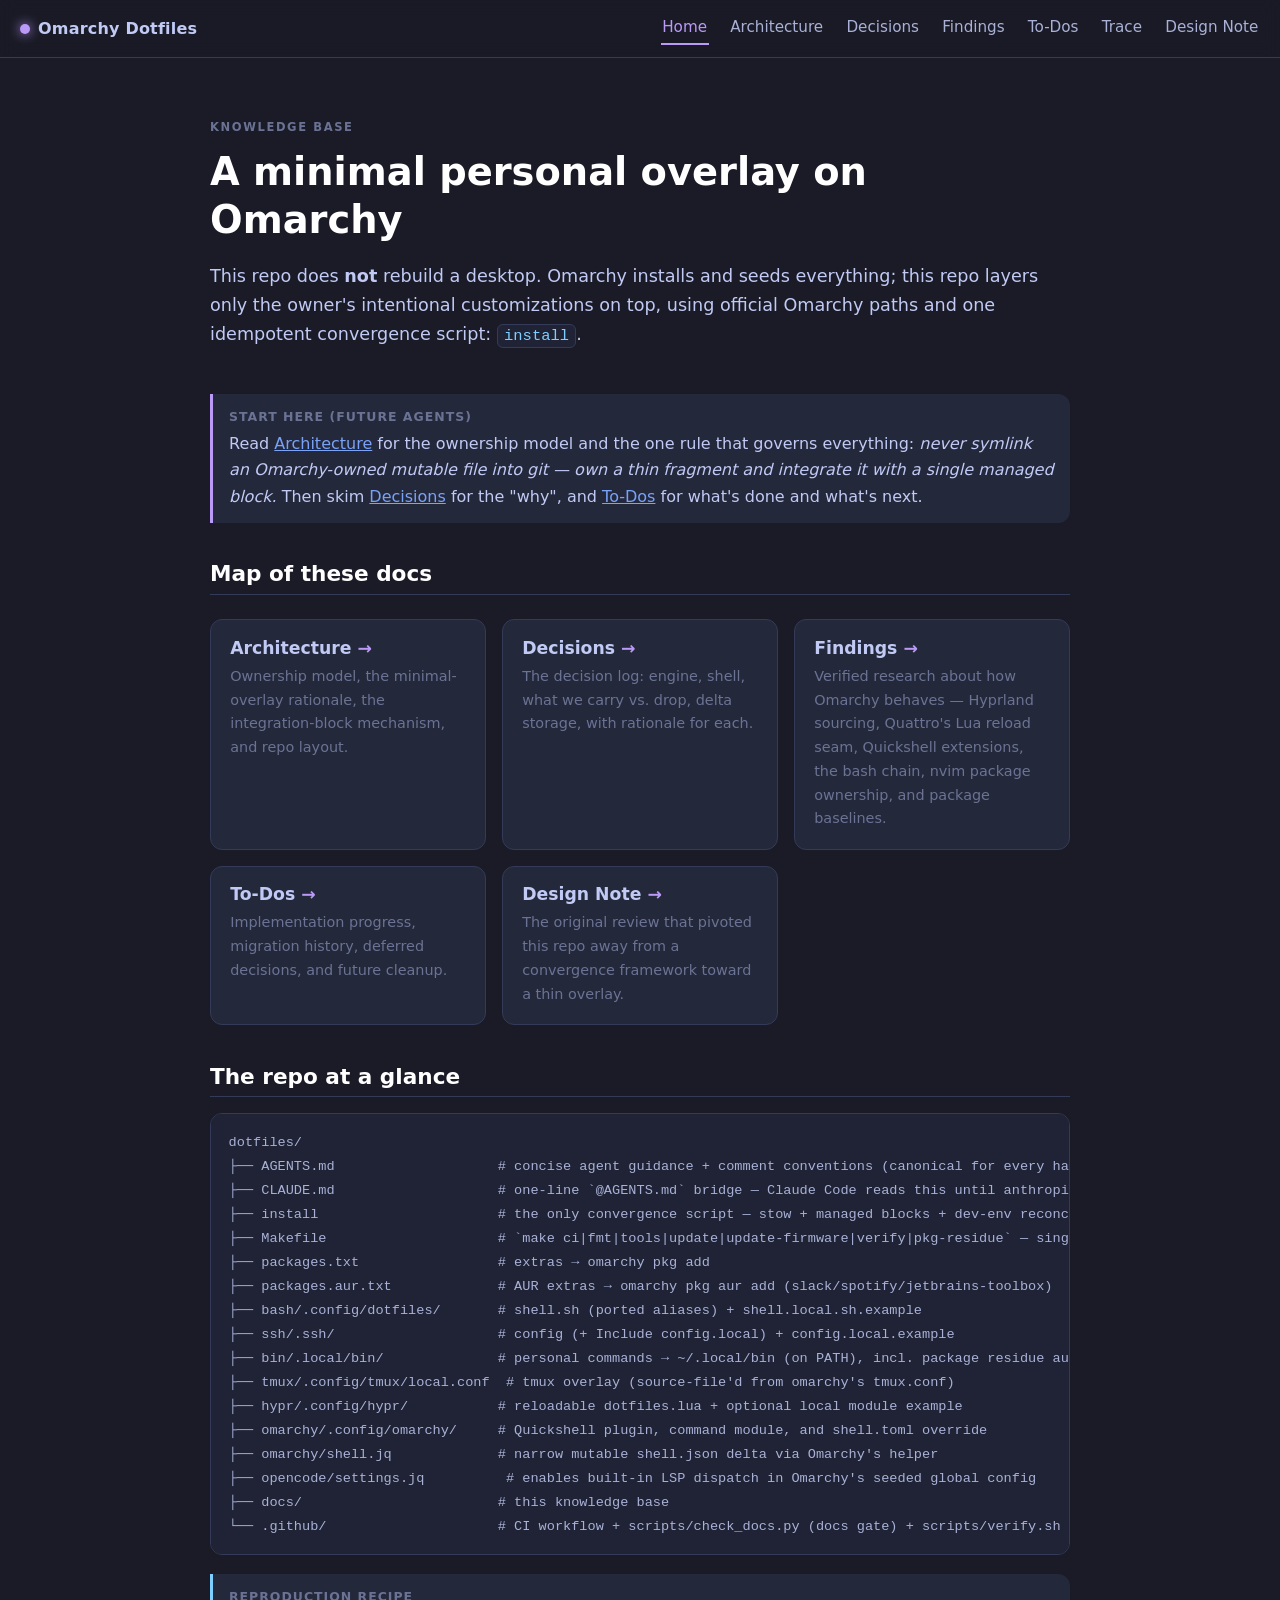
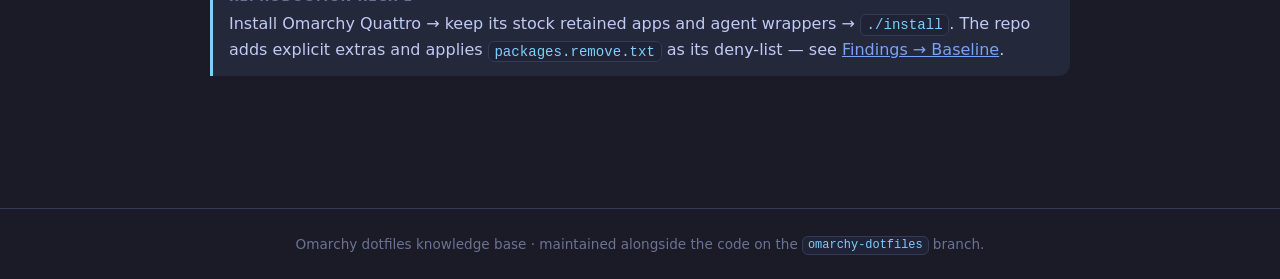
==== docs/index.html @ e92dd0eb "feat: prepare dotfiles for Omarchy Quattro" ====
<!doctype html>
<html lang="en">
  <head>
    <meta charset="utf-8" />
    <meta name="viewport" content="width=device-width, initial-scale=1" />
    <title>Omarchy Dotfiles — Docs</title>
    <meta
      name="description"
      content="Knowledge base for a minimal personal overlay on top of Omarchy Linux: architecture, decisions, research findings, and to-dos."
    />
    <link rel="stylesheet" href="style.css" />
  </head>
  <body>
    <nav class="topnav">
      <a class="brand" href="index.html"
        ><span class="dot"></span> Omarchy Dotfiles</a
      >
      <a class="nav" href="index.html" aria-current="page">Home</a>
      <a class="nav" href="architecture.html">Architecture</a>
      <a class="nav" href="decisions.html">Decisions</a>
      <a class="nav" href="findings.html">Findings</a>
      <a class="nav" href="todos.html">To-Dos</a>
      <a class="nav" href="traceability.html">Trace</a>
      <a class="nav" href="augmentation-approach.html">Design Note</a>
    </nav>

    <div class="container">
      <header class="hero">
        <p class="eyebrow">Knowledge Base</p>
        <h1>A minimal personal overlay on Omarchy</h1>
        <p class="lead">
          This repo does <strong>not</strong> rebuild a desktop. Omarchy
          installs and seeds everything; this repo layers only the owner's
          intentional customizations on top, using official Omarchy paths and
          one idempotent convergence script: <code>install</code>.
        </p>
      </header>

      <div class="callout key">
        <span class="label">Start here (future agents)</span>
        Read <a href="architecture.html">Architecture</a> for the ownership
        model and the one rule that governs everything:
        <em
          >never symlink an Omarchy-owned mutable file into git — own a thin
          fragment and integrate it with a single managed block.</em
        >
        Then skim <a href="decisions.html">Decisions</a> for the "why", and
        <a href="todos.html">To-Dos</a> for what's done and what's next.
      </div>

      <h2>Map of these docs</h2>
      <div class="cards">
        <a class="card" href="architecture.html">
          <h3>Architecture <span class="arrow">→</span></h3>
          <p>
            Ownership model, the minimal-overlay rationale, the
            integration-block mechanism, and repo layout.
          </p>
        </a>
        <a class="card" href="decisions.html">
          <h3>Decisions <span class="arrow">→</span></h3>
          <p>
            The decision log: engine, shell, what we carry vs. drop, delta
            storage, with rationale for each.
          </p>
        </a>
        <a class="card" href="findings.html">
          <h3>Findings <span class="arrow">→</span></h3>
          <p>
            Verified research about how Omarchy behaves — Hyprland sourcing,
            Quattro's Lua reload seam, Quickshell extensions, the bash chain,
            nvim package ownership, and package baselines.
          </p>
        </a>
        <a class="card" href="todos.html">
          <h3>To-Dos <span class="arrow">→</span></h3>
          <p>
            Implementation progress, migration history, deferred decisions, and
            future cleanup.
          </p>
        </a>
        <a class="card" href="augmentation-approach.html">
          <h3>Design Note <span class="arrow">→</span></h3>
          <p>
            The original review that pivoted this repo away from a convergence
            framework toward a thin overlay.
          </p>
        </a>
      </div>

      <h2>The repo at a glance</h2>
      <pre><code>dotfiles/
├── AGENTS.md                    # concise agent guidance + comment conventions (canonical for every harness)
├── CLAUDE.md                    # one-line `@AGENTS.md` bridge — Claude Code reads this until anthropics/claude-code#34235 lands
├── install                      # the only convergence script — stow + managed blocks + dev-env reconcile + XDG (idempotent)
├── Makefile                     # `make ci|fmt|tools|update|update-firmware|verify|pkg-residue` — single ops interface; CI invokes `make ci`
├── packages.txt                 # extras → omarchy pkg add
├── packages.aur.txt             # AUR extras → omarchy pkg aur add (slack/spotify/jetbrains-toolbox)
├── bash/.config/dotfiles/       # shell.sh (ported aliases) + shell.local.sh.example
├── ssh/.ssh/                    # config (+ Include config.local) + config.local.example
├── bin/.local/bin/              # personal commands → ~/.local/bin (on PATH), incl. package residue audits
├── tmux/.config/tmux/local.conf  # tmux overlay (source-file'd from omarchy's tmux.conf)
├── hypr/.config/hypr/           # reloadable dotfiles.lua + optional local module example
├── omarchy/.config/omarchy/     # Quickshell plugin, command module, and shell.toml override
├── omarchy/shell.jq             # narrow mutable shell.json delta via Omarchy's helper
├── opencode/settings.jq          # enables built-in LSP dispatch in Omarchy's seeded global config
├── docs/                        # this knowledge base
└── .github/                     # CI workflow + scripts/check_docs.py (docs gate) + scripts/verify.sh (live gate)</code></pre>

      <div class="callout note">
        <span class="label">Reproduction recipe</span>
        Install Omarchy Quattro → keep its stock retained apps and agent
        wrappers → <code>./install</code>. The repo adds explicit extras and
        applies <code>packages.remove.txt</code> as its deny-list — see
        <a href="findings.html#F-BASELINE">Findings → Baseline</a>.
      </div>
    </div>

    <footer>
      Omarchy dotfiles knowledge base · maintained alongside the code on the
      <code>omarchy-dotfiles</code> branch.
    </footer>
  </body>
</html>
---- docs/style.css ----
/* Match Omarchy's active Tokyo Night theme. */

:root {
  --bg:        #1a1b26;
  --bg-soft:   #1f2335;
  --surface:   #24283b;
  --surface-2: #2a2f45;
  --border:    #343b58;
  --text:      #c0caf5;
  --text-soft: #a9b1d6;
  --muted:     #6b7394;
  --blue:      #7aa2f7;
  --cyan:      #7dcfff;
  --purple:    #bb9af7;
  --green:     #9ece6a;
  --orange:    #e0af68;
  --red:       #f7768e;
  --radius:    12px;
  --maxw:      900px;
}

* { box-sizing: border-box; }

html { scroll-behavior: smooth; }

body {
  margin: 0;
  background: var(--bg);
  color: var(--text);
  font-family: ui-sans-serif, system-ui, -apple-system, "Segoe UI", Roboto, Helvetica, Arial, sans-serif;
  line-height: 1.65;
  font-size: 16px;
}

.topnav {
  position: sticky; top: 0; z-index: 10;
  display: flex; flex-wrap: wrap; align-items: center; gap: .25rem 1.25rem;
  padding: .75rem 1.25rem;
  background: rgba(26, 27, 38, .85);
  backdrop-filter: blur(8px);
  border-bottom: 1px solid var(--border);
}
.topnav .brand {
  font-weight: 700; letter-spacing: .2px; margin-right: auto;
  color: var(--text); text-decoration: none; display: flex; align-items: center; gap: .5rem;
}
.topnav .brand .dot { width: 10px; height: 10px; border-radius: 50%; background: var(--purple); box-shadow: 0 0 12px var(--purple); }
.topnav a.nav { color: var(--text-soft); text-decoration: none; padding: .2rem .1rem; border-bottom: 2px solid transparent; font-size: .95rem; }
.topnav a.nav:hover { color: var(--cyan); border-bottom-color: var(--cyan); }
.topnav a.nav[aria-current="page"] { color: var(--purple); border-bottom-color: var(--purple); }

.container { max-width: var(--maxw); margin: 0 auto; padding: 2rem 1.25rem 4rem; }

h1, h2, h3 { line-height: 1.25; color: #fff; }
h1 { font-size: 2rem; margin: .2rem 0 .4rem; }
h2 { font-size: 1.35rem; margin: 2.4rem 0 .8rem; padding-bottom: .35rem; border-bottom: 1px solid var(--border); }
h3 { font-size: 1.08rem; margin: 1.6rem 0 .5rem; color: var(--cyan); }
p, li { color: var(--text-soft); }
a { color: var(--blue); }
a:hover { color: var(--cyan); }
.lead { font-size: 1.1rem; color: var(--text); }
.eyebrow { text-transform: uppercase; letter-spacing: .14em; font-size: .72rem; color: var(--muted); font-weight: 600; }
.meta { color: var(--muted); font-size: .85rem; }
hr { border: none; border-top: 1px solid var(--border); margin: 2rem 0; }

.hero { padding: 1rem 0 .5rem; }
.hero h1 { font-size: 2.4rem; }

.cards { display: grid; grid-template-columns: repeat(auto-fill, minmax(240px, 1fr)); gap: 1rem; margin: 1.5rem 0; }
.card {
  display: block; text-decoration: none; color: inherit;
  background: var(--surface); border: 1px solid var(--border); border-radius: var(--radius);
  padding: 1.1rem 1.2rem; transition: transform .12s ease, border-color .12s ease, background .12s ease;
}
.card:hover { transform: translateY(-2px); border-color: var(--purple); background: var(--surface-2); }
.card h3 { margin: 0 0 .35rem; color: var(--text); }
.card p { margin: 0; font-size: .9rem; color: var(--muted); }
.card .arrow { color: var(--purple); }

.badge { display: inline-block; font-size: .72rem; font-weight: 700; letter-spacing: .04em;
  padding: .12rem .5rem; border-radius: 999px; border: 1px solid transparent; vertical-align: middle; }
.badge-done   { color: var(--green);  background: rgba(158,206,106,.12); border-color: rgba(158,206,106,.35); }
.badge-active { color: var(--orange); background: rgba(224,175,104,.12); border-color: rgba(224,175,104,.35); }
.badge-todo   { color: var(--cyan);   background: rgba(125,207,255,.12); border-color: rgba(125,207,255,.35); }
.badge-future { color: var(--purple); background: rgba(187,154,247,.12); border-color: rgba(187,154,247,.35); }
.badge-drop   { color: var(--red);    background: rgba(247,118,142,.12); border-color: rgba(247,118,142,.35); }

code { font-family: "JetBrains Mono", ui-monospace, SFMono-Regular, Menlo, Consolas, monospace;
  font-size: .88em; background: var(--bg-soft); color: var(--cyan); padding: .12em .4em; border-radius: 6px; border: 1px solid var(--border); }
pre { background: var(--bg-soft); border: 1px solid var(--border); border-radius: var(--radius);
  padding: 1rem 1.1rem; overflow-x: auto; line-height: 1.5; }
pre code { background: none; border: none; padding: 0; color: var(--text-soft); font-size: .85rem; }

table { width: 100%; border-collapse: collapse; margin: 1rem 0; font-size: .92rem; }
th, td { text-align: left; padding: .6rem .7rem; border-bottom: 1px solid var(--border); vertical-align: top; }
th { color: var(--cyan); font-weight: 600; background: var(--surface); }
tr:hover td { background: var(--bg-soft); }

.callout { border-left: 3px solid var(--blue); background: var(--surface); border-radius: 0 var(--radius) var(--radius) 0;
  padding: .8rem 1rem; margin: 1.2rem 0; }
.callout.note { border-left-color: var(--cyan); }
.callout.warn { border-left-color: var(--orange); }
.callout.key  { border-left-color: var(--purple); }
.callout .label { font-weight: 700; font-size: .78rem; text-transform: uppercase; letter-spacing: .08em; color: var(--muted); display: block; margin-bottom: .2rem; }

ul.clean { list-style: none; padding-left: 0; }
ul.clean li { padding-left: 1.4rem; position: relative; margin: .35rem 0; }
ul.clean li::before { content: "▸"; color: var(--purple); position: absolute; left: 0; }

footer { border-top: 1px solid var(--border); margin-top: 3rem; padding: 1.5rem 1.25rem; text-align: center; color: var(--muted); font-size: .85rem; }
footer a { color: var(--muted); }

.kbd { font-family: ui-monospace, monospace; font-size: .82em; background: var(--surface-2); border: 1px solid var(--border);
  border-bottom-width: 2px; border-radius: 6px; padding: .08em .45em; color: var(--text); }
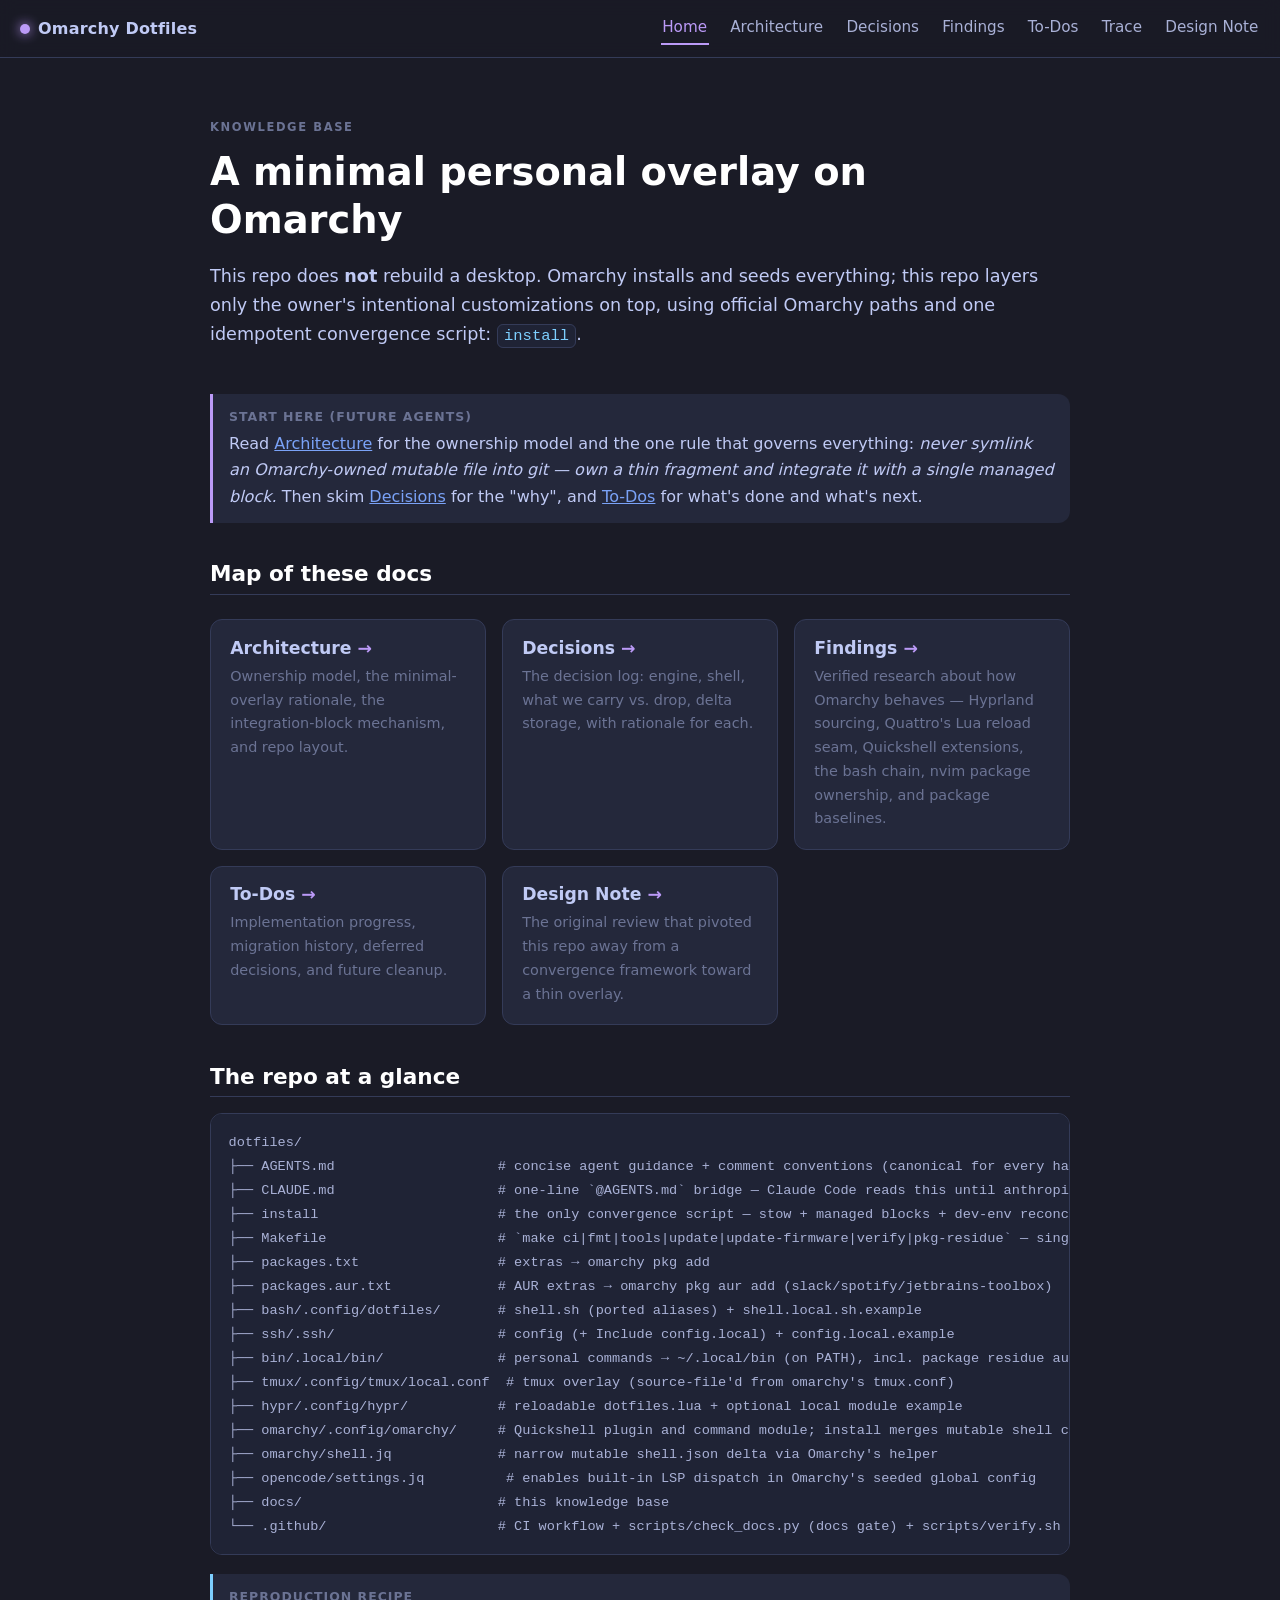
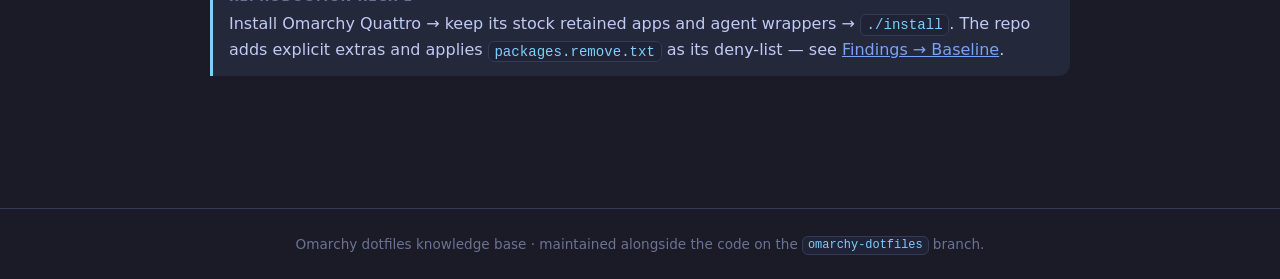
==== commit f9063aca: "fix: follow Quattro shell runtime ownership" ====
--- a/docs/index.html
+++ b/docs/index.html
@@ -101,7 +101,7 @@
 ├── bin/.local/bin/              # personal commands → ~/.local/bin (on PATH), incl. package residue audits
 ├── tmux/.config/tmux/local.conf  # tmux overlay (source-file'd from omarchy's tmux.conf)
 ├── hypr/.config/hypr/           # reloadable dotfiles.lua + optional local module example
-├── omarchy/.config/omarchy/     # Quickshell plugin, command module, and shell.toml override
+├── omarchy/.config/omarchy/     # Quickshell plugin and command module; install merges mutable shell config
 ├── omarchy/shell.jq             # narrow mutable shell.json delta via Omarchy's helper
 ├── opencode/settings.jq          # enables built-in LSP dispatch in Omarchy's seeded global config
 ├── docs/                        # this knowledge base
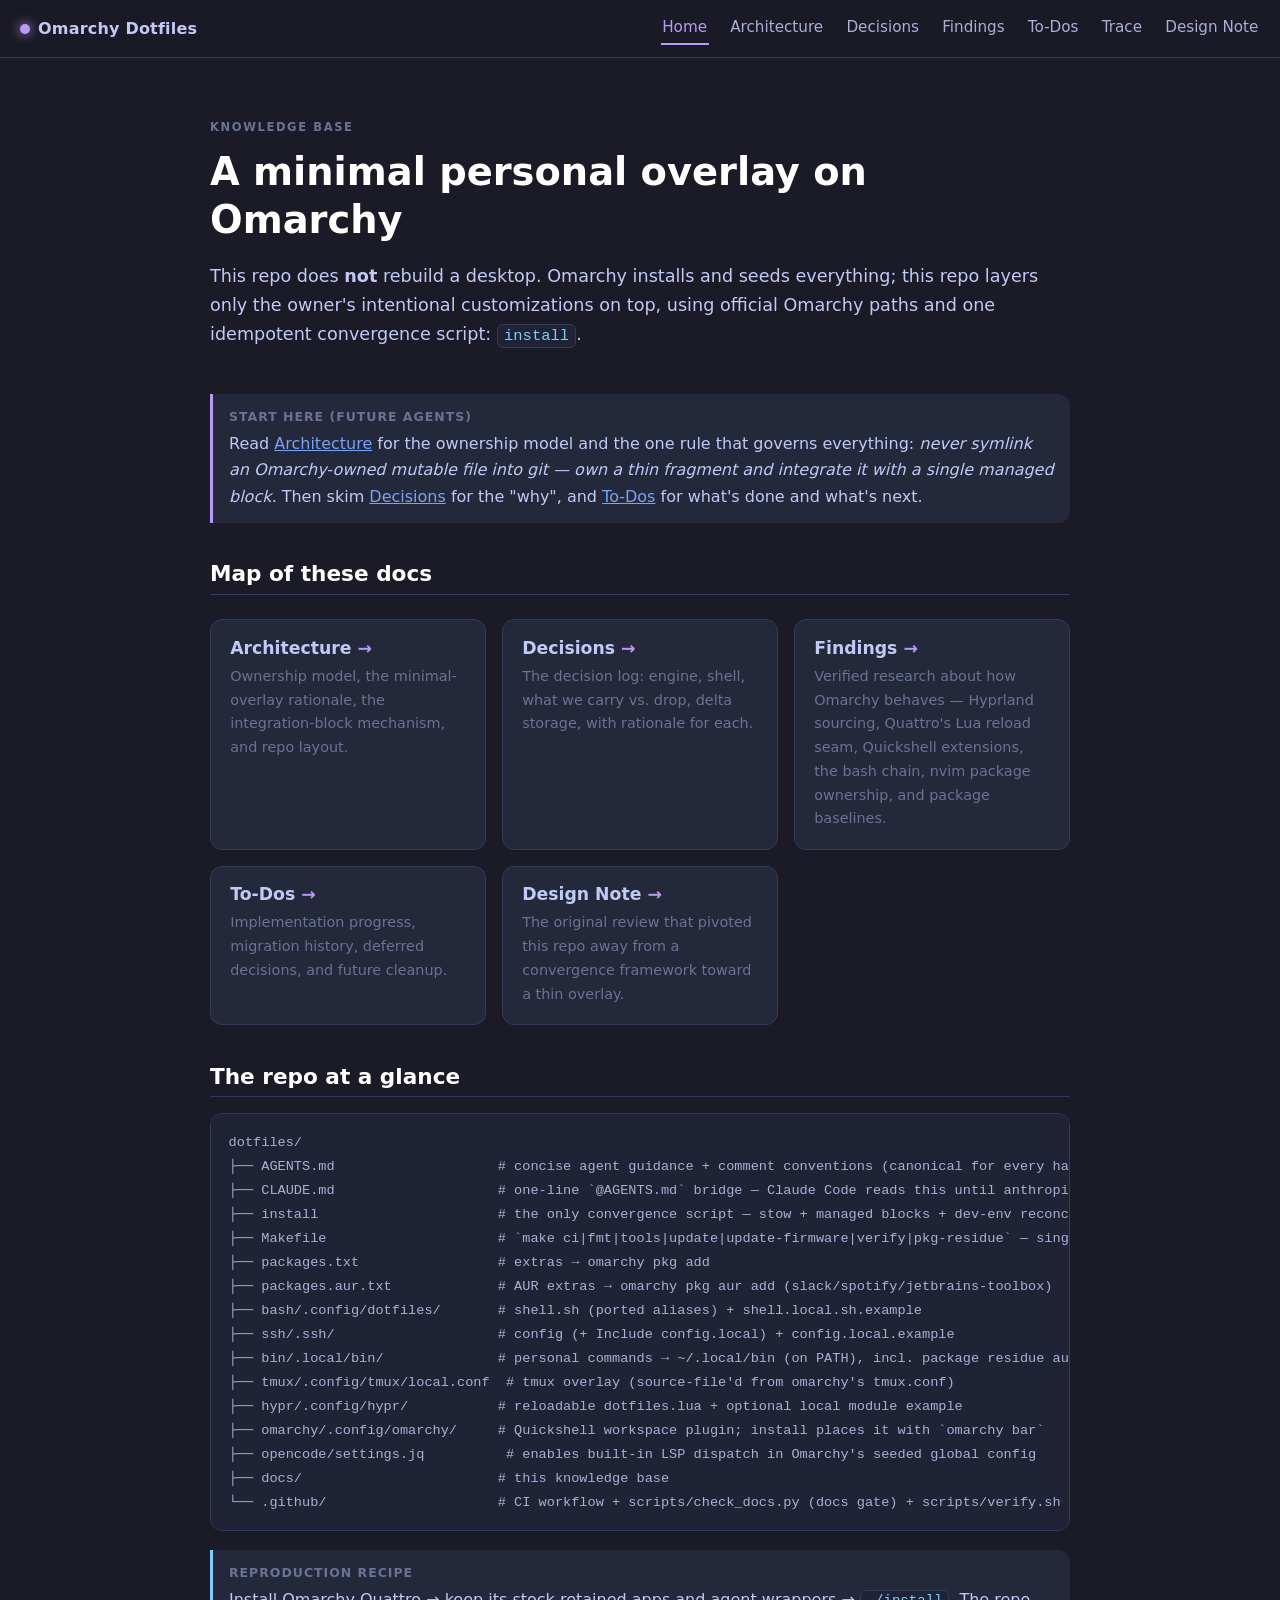
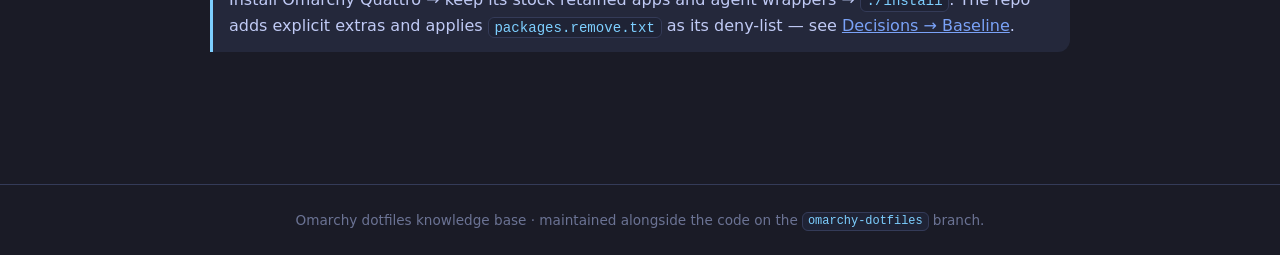
==== commit 94bd022f: "refactor: drop pre-Quattro migration code; prefer native mechanisms The repo now describes Quattro o" ====
--- a/docs/index.html
+++ b/docs/index.html
@@ -101,8 +101,7 @@
 ├── bin/.local/bin/              # personal commands → ~/.local/bin (on PATH), incl. package residue audits
 ├── tmux/.config/tmux/local.conf  # tmux overlay (source-file'd from omarchy's tmux.conf)
 ├── hypr/.config/hypr/           # reloadable dotfiles.lua + optional local module example
-├── omarchy/.config/omarchy/     # Quickshell plugin and command module; install merges mutable shell config
-├── omarchy/shell.jq             # narrow mutable shell.json delta via Omarchy's helper
+├── omarchy/.config/omarchy/     # Quickshell workspace plugin; install places it with `omarchy bar`
 ├── opencode/settings.jq          # enables built-in LSP dispatch in Omarchy's seeded global config
 ├── docs/                        # this knowledge base
 └── .github/                     # CI workflow + scripts/check_docs.py (docs gate) + scripts/verify.sh (live gate)</code></pre>
@@ -112,7 +111,7 @@
         Install Omarchy Quattro → keep its stock retained apps and agent
         wrappers → <code>./install</code>. The repo adds explicit extras and
         applies <code>packages.remove.txt</code> as its deny-list — see
-        <a href="findings.html#F-BASELINE">Findings → Baseline</a>.
+        <a href="decisions.html#D-BASELINE">Decisions → Baseline</a>.
       </div>
     </div>
 
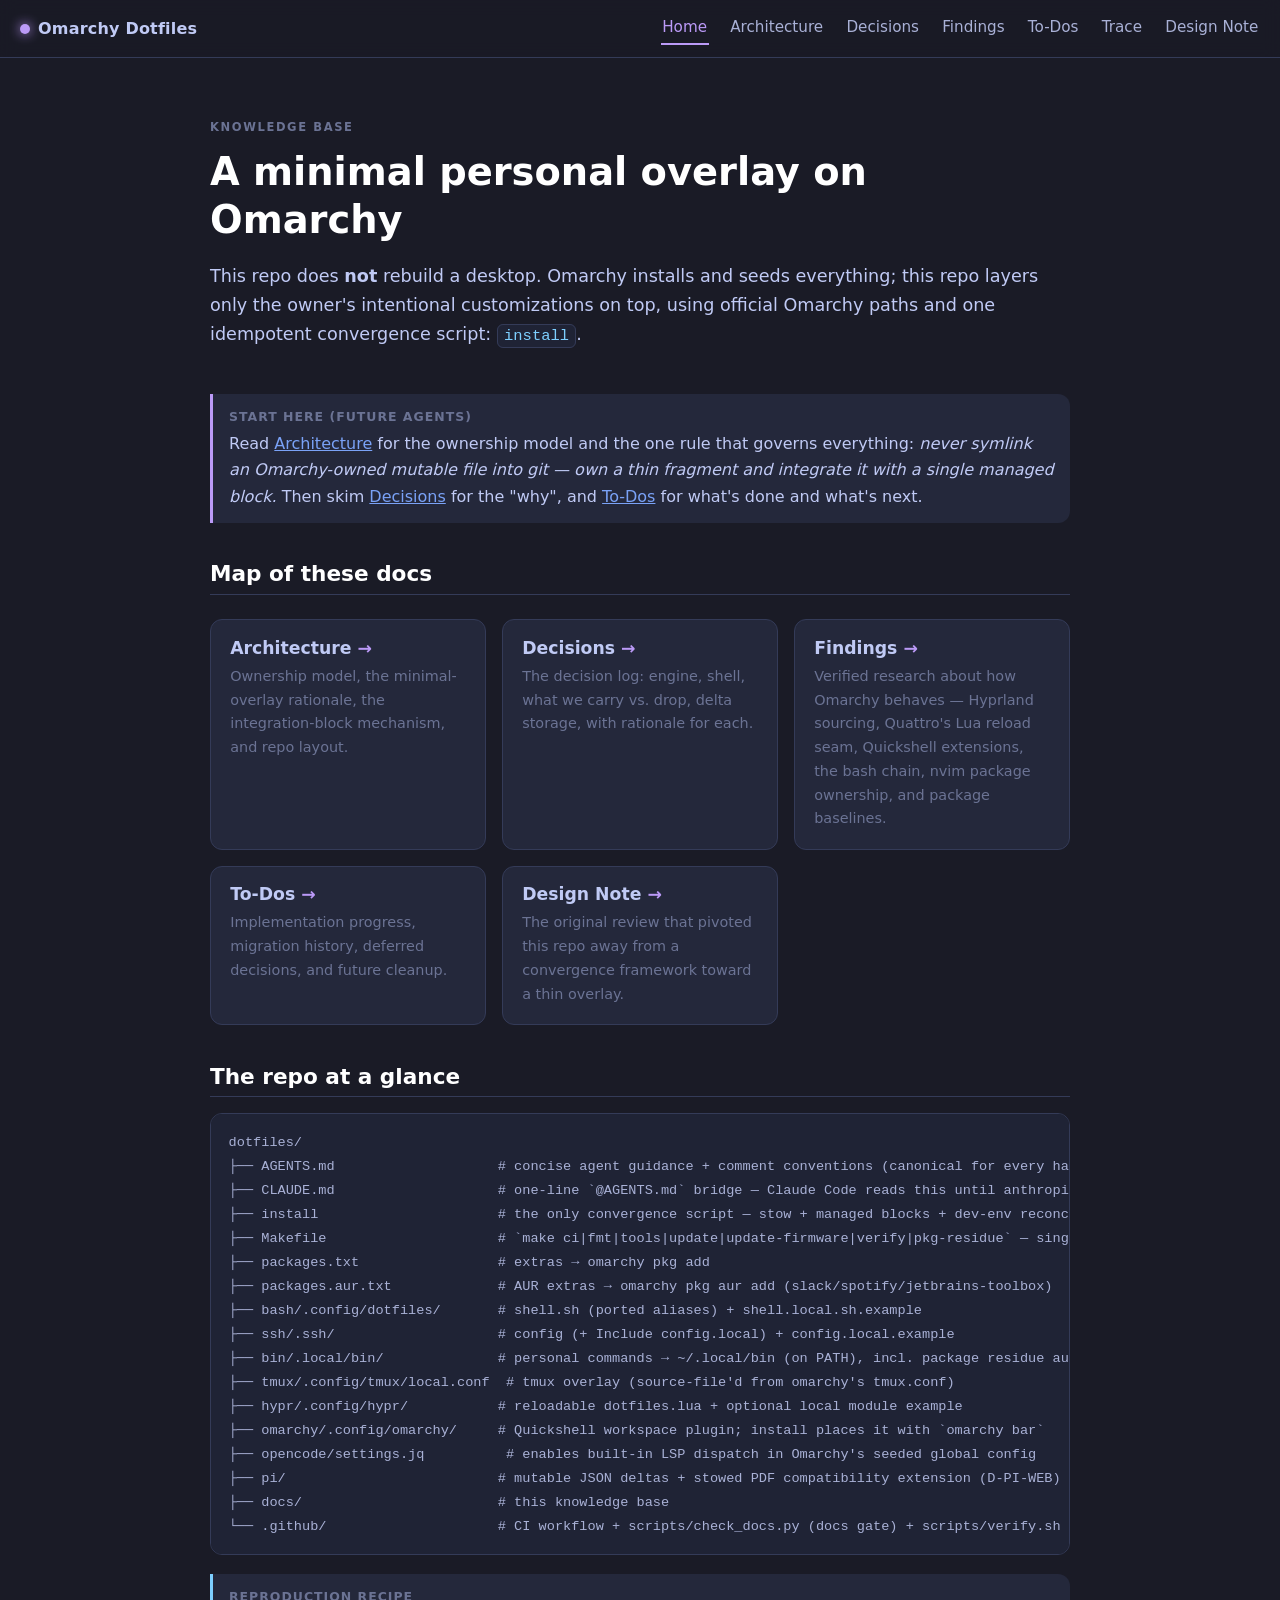
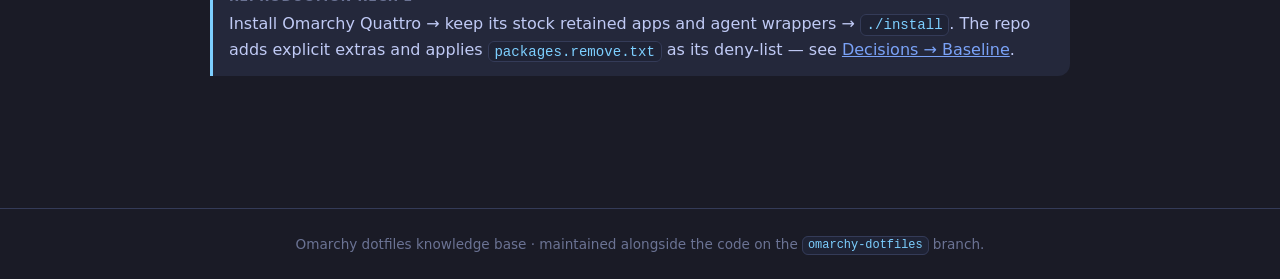
==== commit bfdfab72: "feat: reproduce Pi web access through the dotfiles overlay" ====
--- a/docs/index.html
+++ b/docs/index.html
@@ -103,6 +103,7 @@
 ├── hypr/.config/hypr/           # reloadable dotfiles.lua + optional local module example
 ├── omarchy/.config/omarchy/     # Quickshell workspace plugin; install places it with `omarchy bar`
 ├── opencode/settings.jq          # enables built-in LSP dispatch in Omarchy's seeded global config
+├── pi/                          # mutable JSON deltas + stowed PDF compatibility extension (D-PI-WEB)
 ├── docs/                        # this knowledge base
 └── .github/                     # CI workflow + scripts/check_docs.py (docs gate) + scripts/verify.sh (live gate)</code></pre>
 
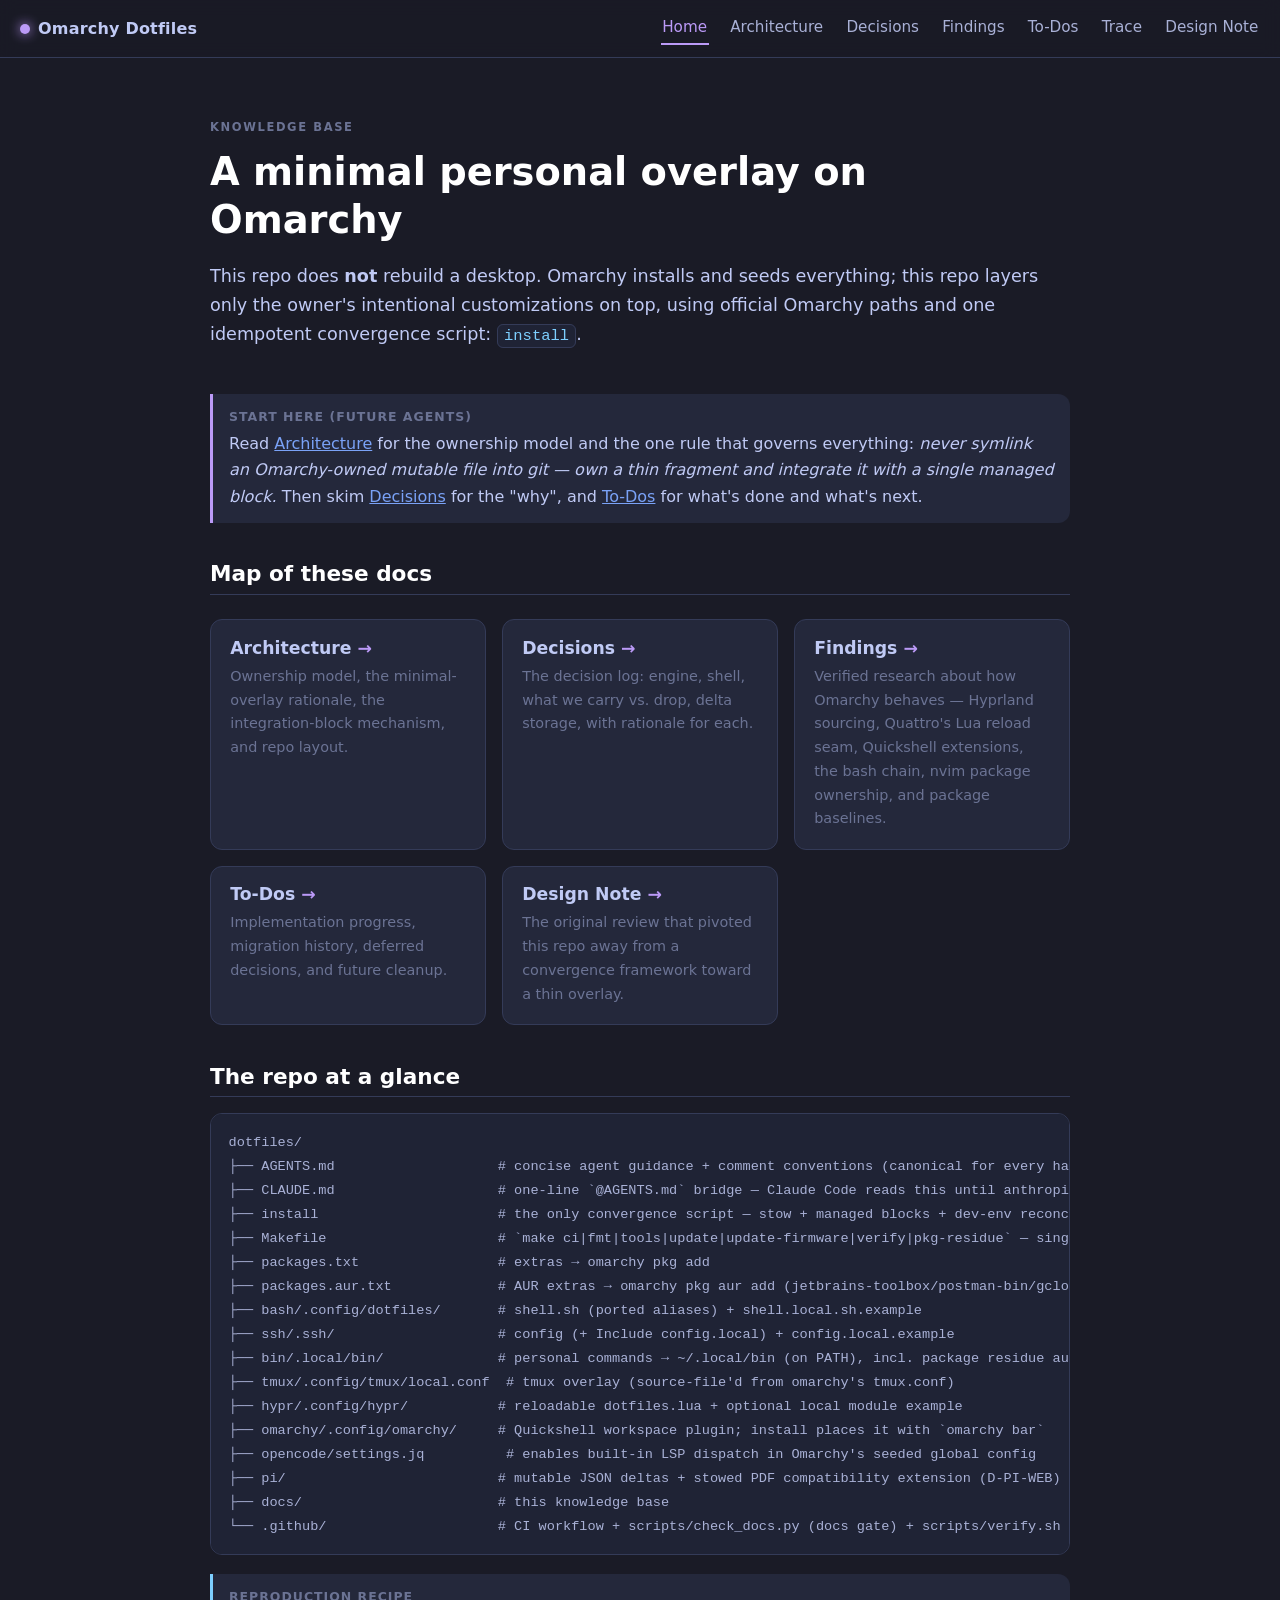
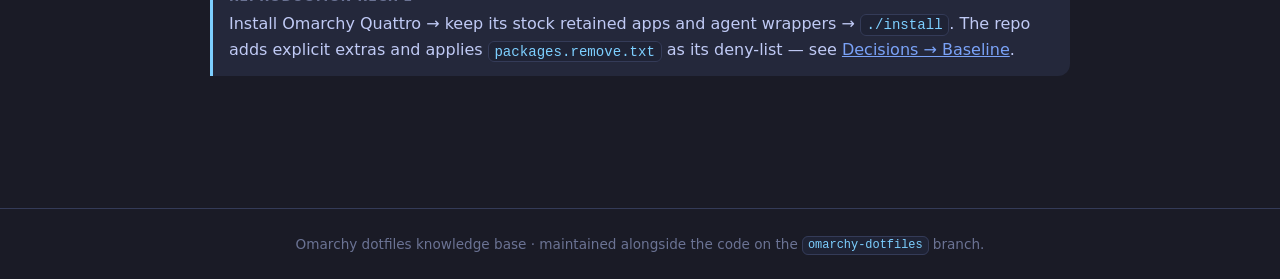
==== commit c6d82afd: "Use Omarchy sync packages for Slack and Claude Desktop" ====
--- a/docs/index.html
+++ b/docs/index.html
@@ -95,7 +95,7 @@
 ├── install                      # the only convergence script — stow + managed blocks + dev-env reconcile + XDG (idempotent)
 ├── Makefile                     # `make ci|fmt|tools|update|update-firmware|verify|pkg-residue` — single ops interface; CI invokes `make ci`
 ├── packages.txt                 # extras → omarchy pkg add
-├── packages.aur.txt             # AUR extras → omarchy pkg aur add (slack/spotify/jetbrains-toolbox)
+├── packages.aur.txt             # AUR extras → omarchy pkg aur add (jetbrains-toolbox/postman-bin/gcloud)
 ├── bash/.config/dotfiles/       # shell.sh (ported aliases) + shell.local.sh.example
 ├── ssh/.ssh/                    # config (+ Include config.local) + config.local.example
 ├── bin/.local/bin/              # personal commands → ~/.local/bin (on PATH), incl. package residue audits
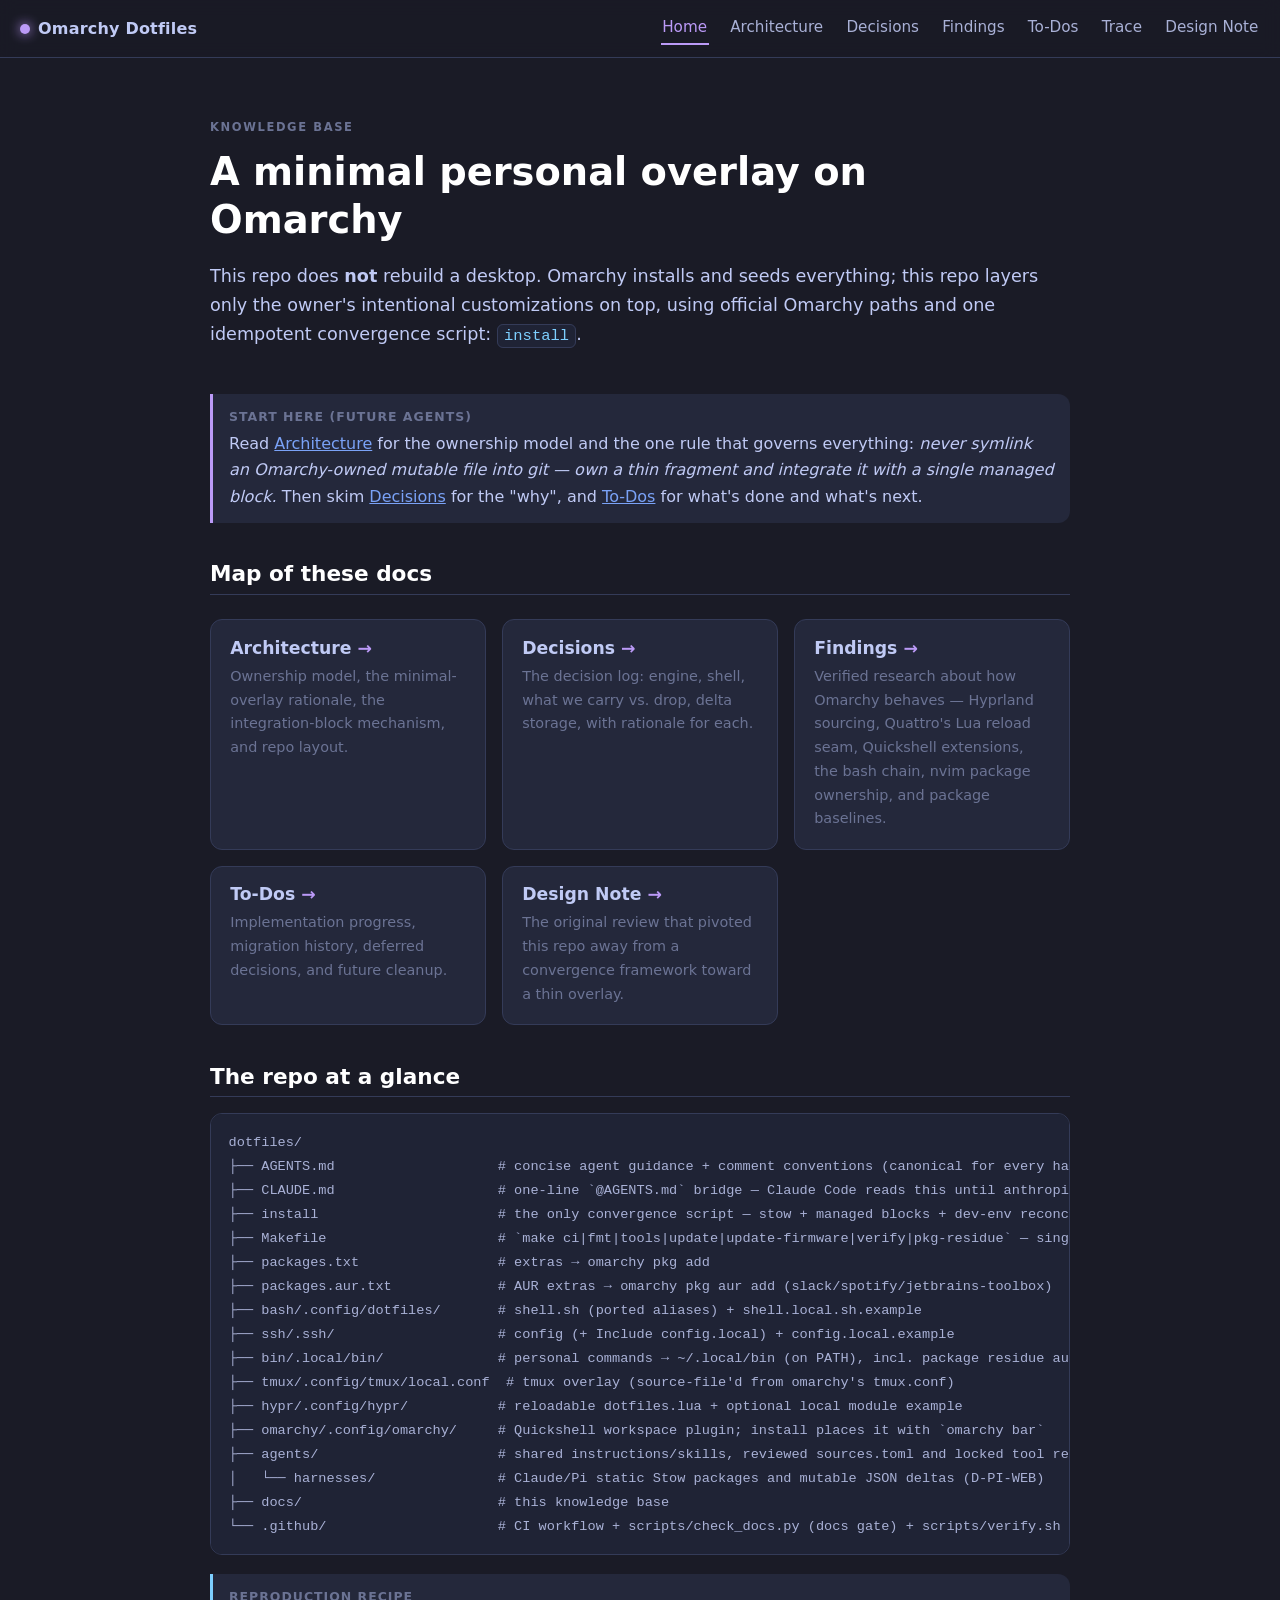
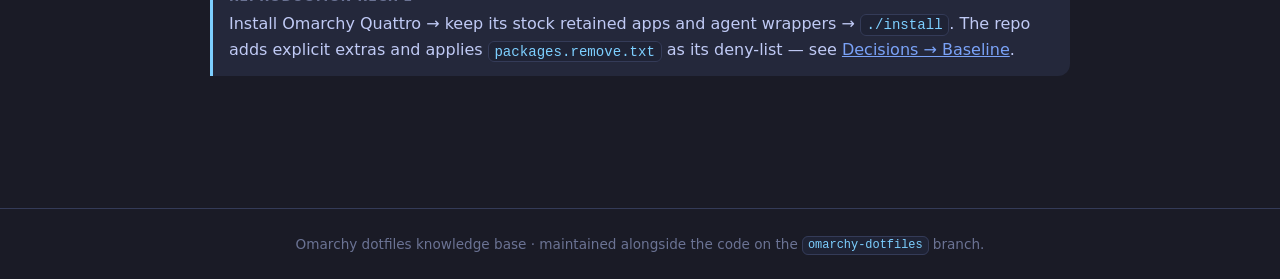
==== commit 533e8caa: "Centralize coding-agent configuration and shared skills Own portable instructions and skills, harnes" ====
--- a/docs/index.html
+++ b/docs/index.html
@@ -95,15 +95,15 @@
 ├── install                      # the only convergence script — stow + managed blocks + dev-env reconcile + XDG (idempotent)
 ├── Makefile                     # `make ci|fmt|tools|update|update-firmware|verify|pkg-residue` — single ops interface; CI invokes `make ci`
 ├── packages.txt                 # extras → omarchy pkg add
-├── packages.aur.txt             # AUR extras → omarchy pkg aur add (jetbrains-toolbox/postman-bin/gcloud)
+├── packages.aur.txt             # AUR extras → omarchy pkg aur add (slack/spotify/jetbrains-toolbox)
 ├── bash/.config/dotfiles/       # shell.sh (ported aliases) + shell.local.sh.example
 ├── ssh/.ssh/                    # config (+ Include config.local) + config.local.example
 ├── bin/.local/bin/              # personal commands → ~/.local/bin (on PATH), incl. package residue audits
 ├── tmux/.config/tmux/local.conf  # tmux overlay (source-file'd from omarchy's tmux.conf)
 ├── hypr/.config/hypr/           # reloadable dotfiles.lua + optional local module example
 ├── omarchy/.config/omarchy/     # Quickshell workspace plugin; install places it with `omarchy bar`
-├── opencode/settings.jq          # enables built-in LSP dispatch in Omarchy's seeded global config
-├── pi/                          # mutable JSON deltas + stowed PDF compatibility extension (D-PI-WEB)
+├── agents/                      # shared instructions/skills, reviewed sources.toml and locked tool recipes
+│   └── harnesses/               # Claude/Pi static Stow packages and mutable JSON deltas (D-PI-WEB)
 ├── docs/                        # this knowledge base
 └── .github/                     # CI workflow + scripts/check_docs.py (docs gate) + scripts/verify.sh (live gate)</code></pre>
 
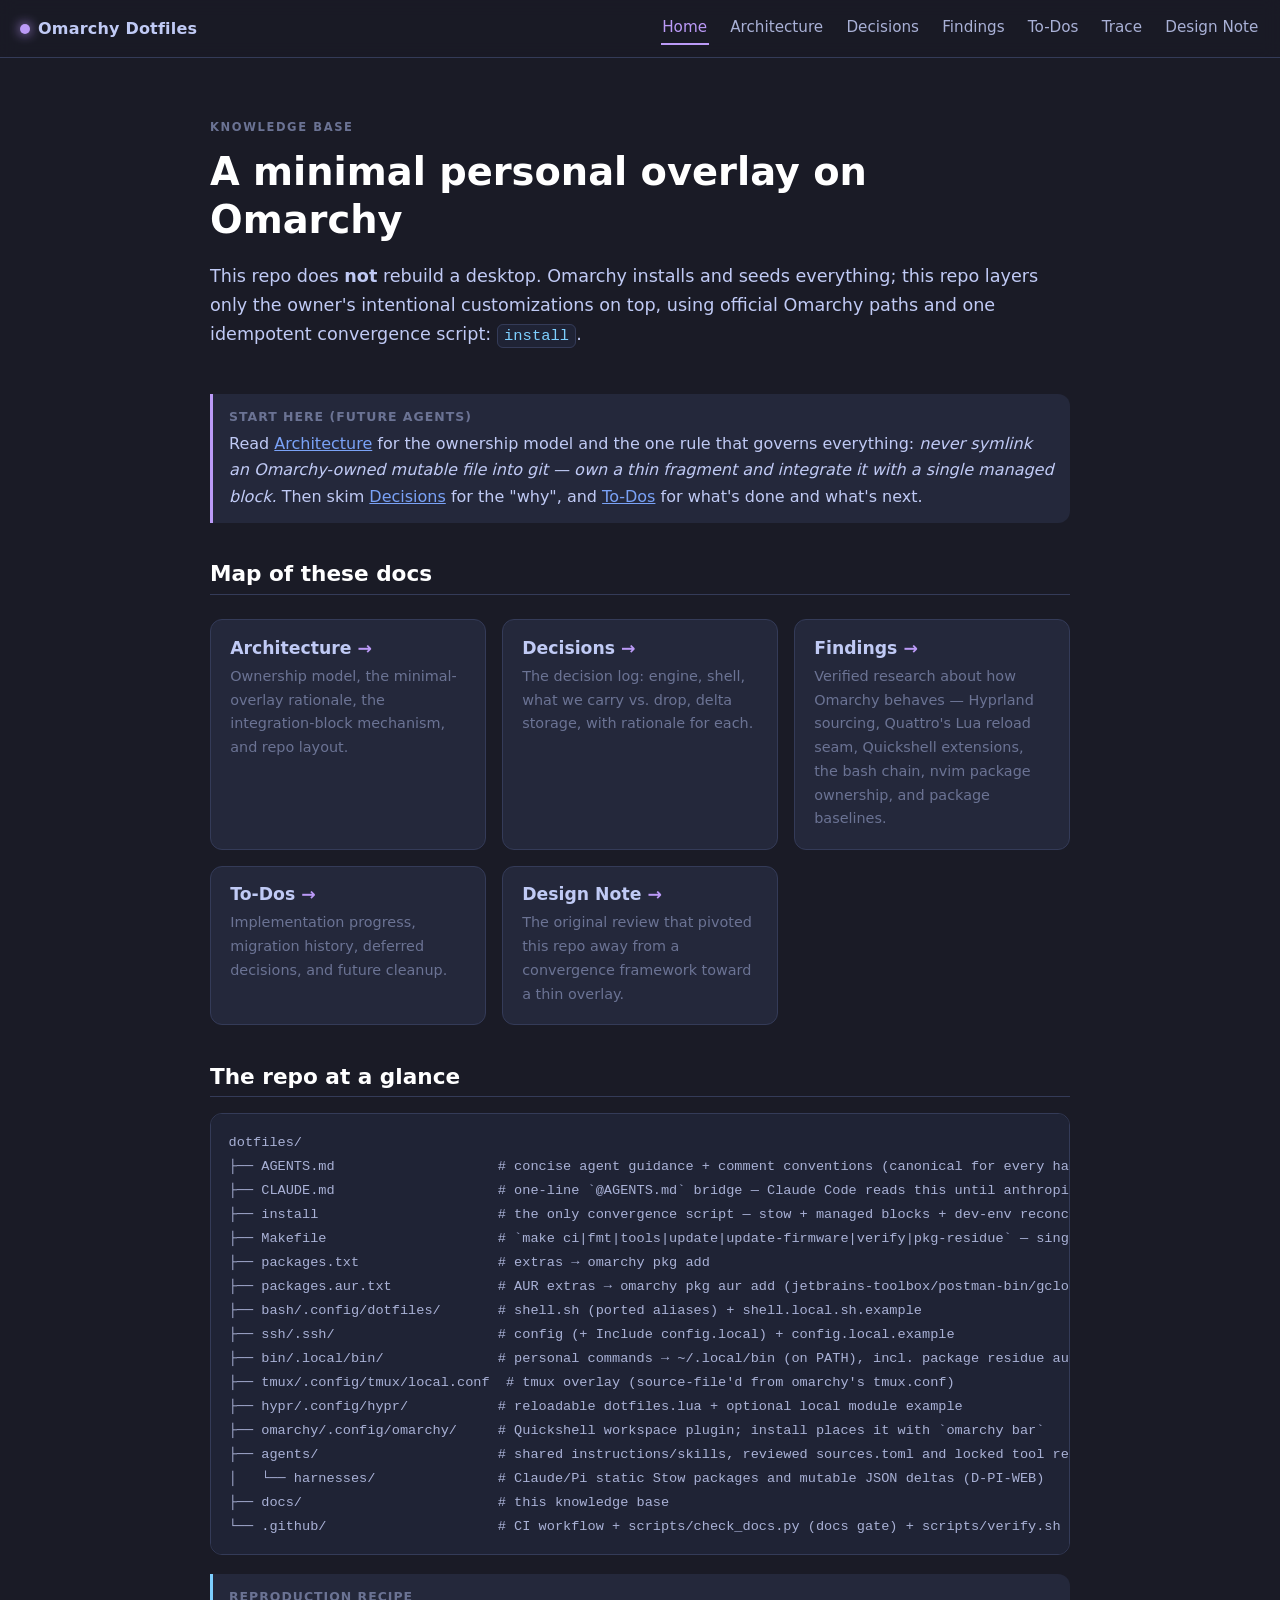
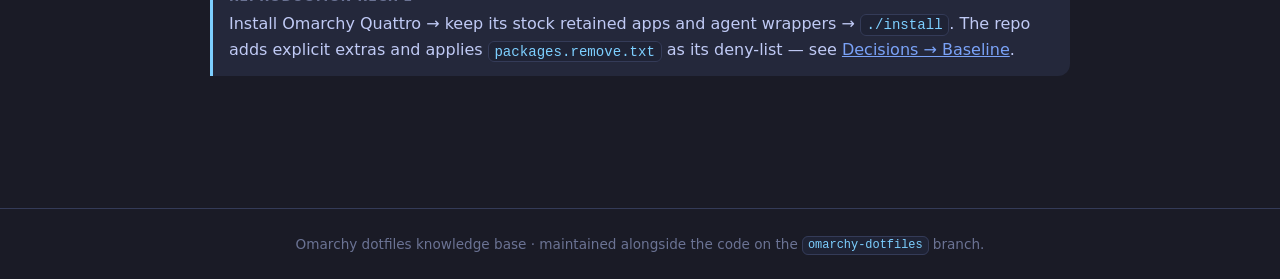
==== commit b628b9d5: "Merge origin/master with centralized agent configuration Keep shared agent setup alongside T3 Code d" ====
--- a/docs/index.html
+++ b/docs/index.html
@@ -95,7 +95,7 @@
 ├── install                      # the only convergence script — stow + managed blocks + dev-env reconcile + XDG (idempotent)
 ├── Makefile                     # `make ci|fmt|tools|update|update-firmware|verify|pkg-residue` — single ops interface; CI invokes `make ci`
 ├── packages.txt                 # extras → omarchy pkg add
-├── packages.aur.txt             # AUR extras → omarchy pkg aur add (slack/spotify/jetbrains-toolbox)
+├── packages.aur.txt             # AUR extras → omarchy pkg aur add (jetbrains-toolbox/postman-bin/gcloud)
 ├── bash/.config/dotfiles/       # shell.sh (ported aliases) + shell.local.sh.example
 ├── ssh/.ssh/                    # config (+ Include config.local) + config.local.example
 ├── bin/.local/bin/              # personal commands → ~/.local/bin (on PATH), incl. package residue audits
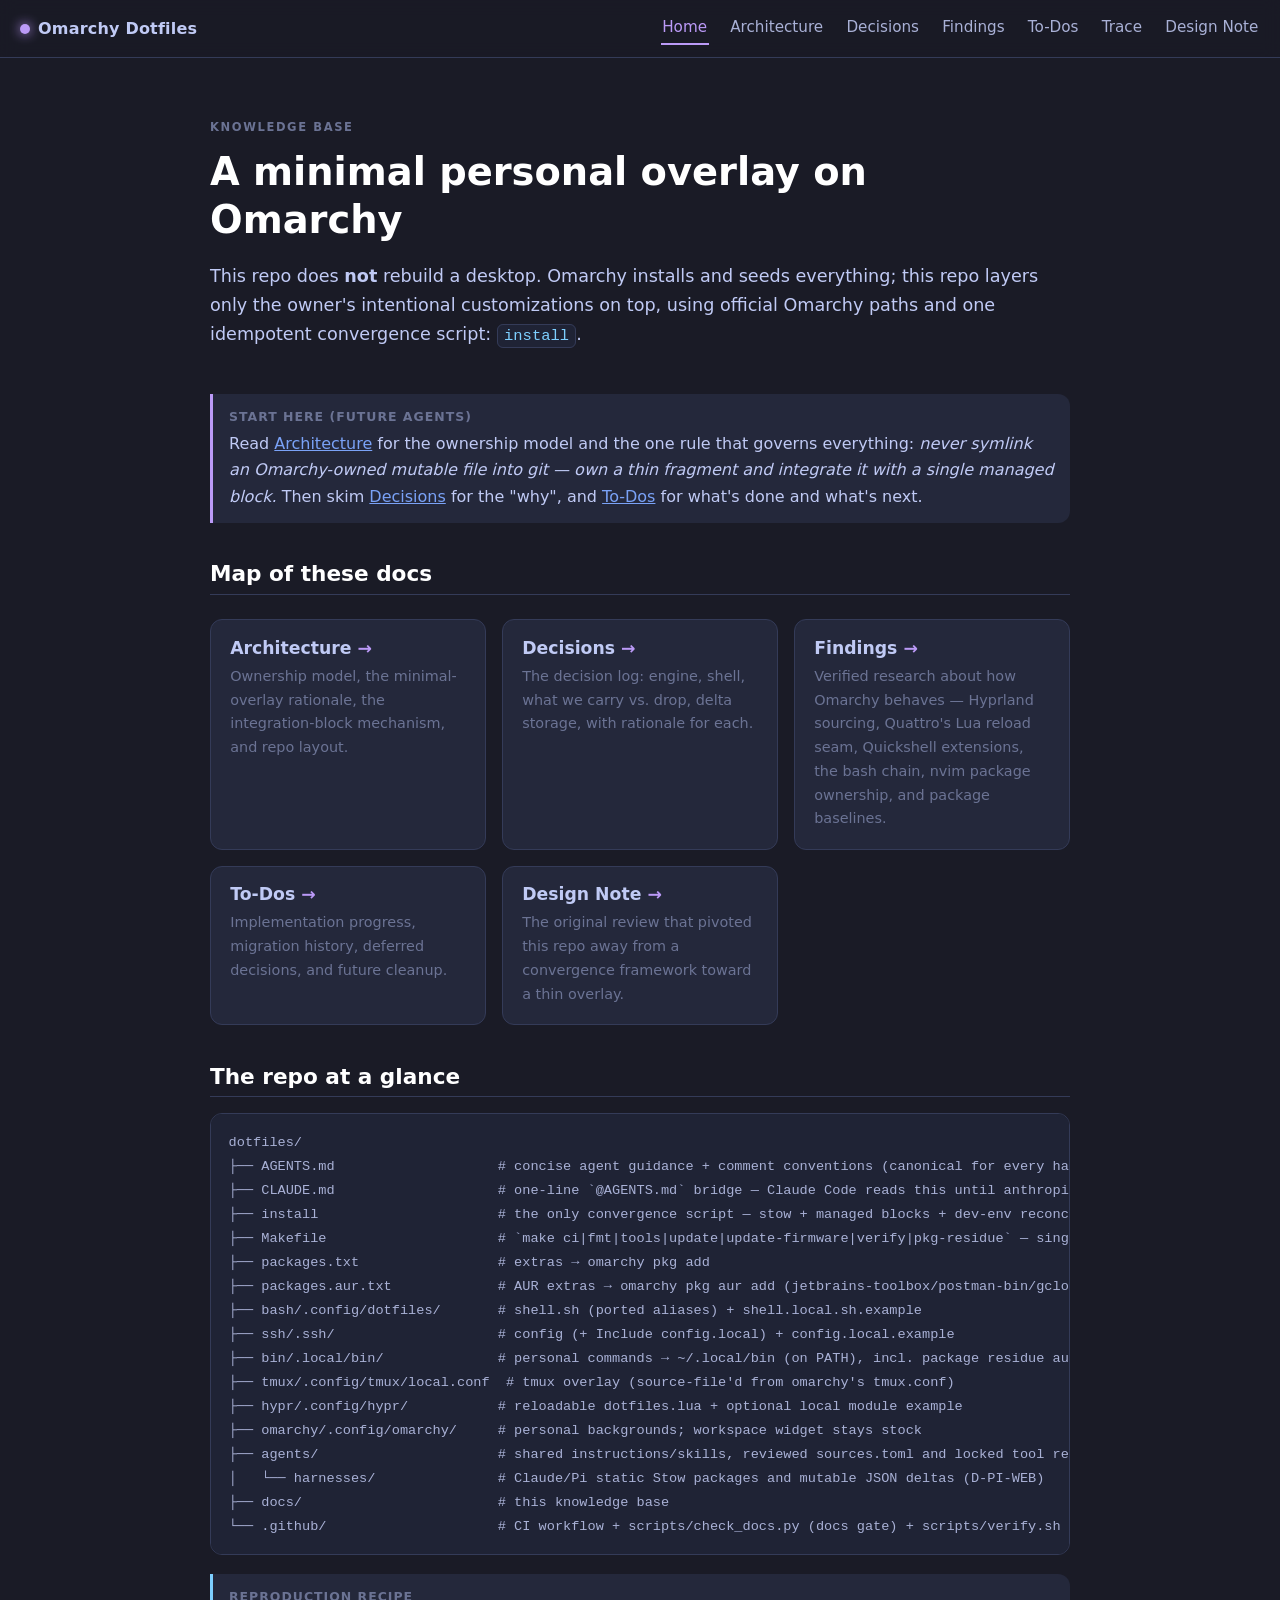
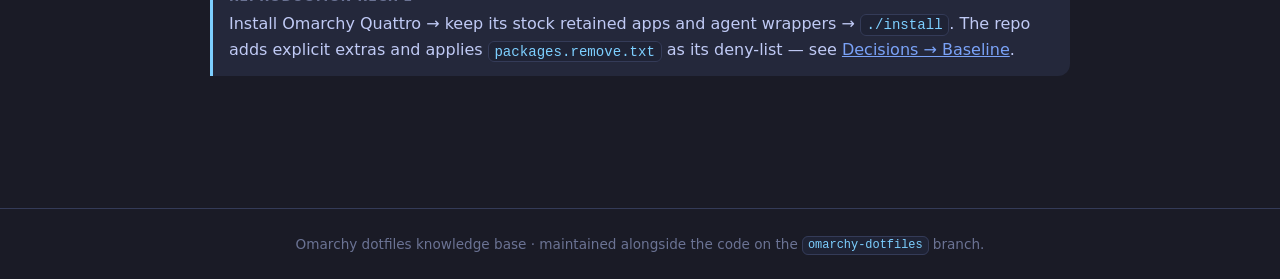
==== commit d949ebb9: "Align overlay with Omarchy 4.5 native tools and workspaces" ====
--- a/docs/index.html
+++ b/docs/index.html
@@ -101,7 +101,7 @@
 ├── bin/.local/bin/              # personal commands → ~/.local/bin (on PATH), incl. package residue audits
 ├── tmux/.config/tmux/local.conf  # tmux overlay (source-file'd from omarchy's tmux.conf)
 ├── hypr/.config/hypr/           # reloadable dotfiles.lua + optional local module example
-├── omarchy/.config/omarchy/     # Quickshell workspace plugin; install places it with `omarchy bar`
+├── omarchy/.config/omarchy/     # personal backgrounds; workspace widget stays stock
 ├── agents/                      # shared instructions/skills, reviewed sources.toml and locked tool recipes
 │   └── harnesses/               # Claude/Pi static Stow packages and mutable JSON deltas (D-PI-WEB)
 ├── docs/                        # this knowledge base
